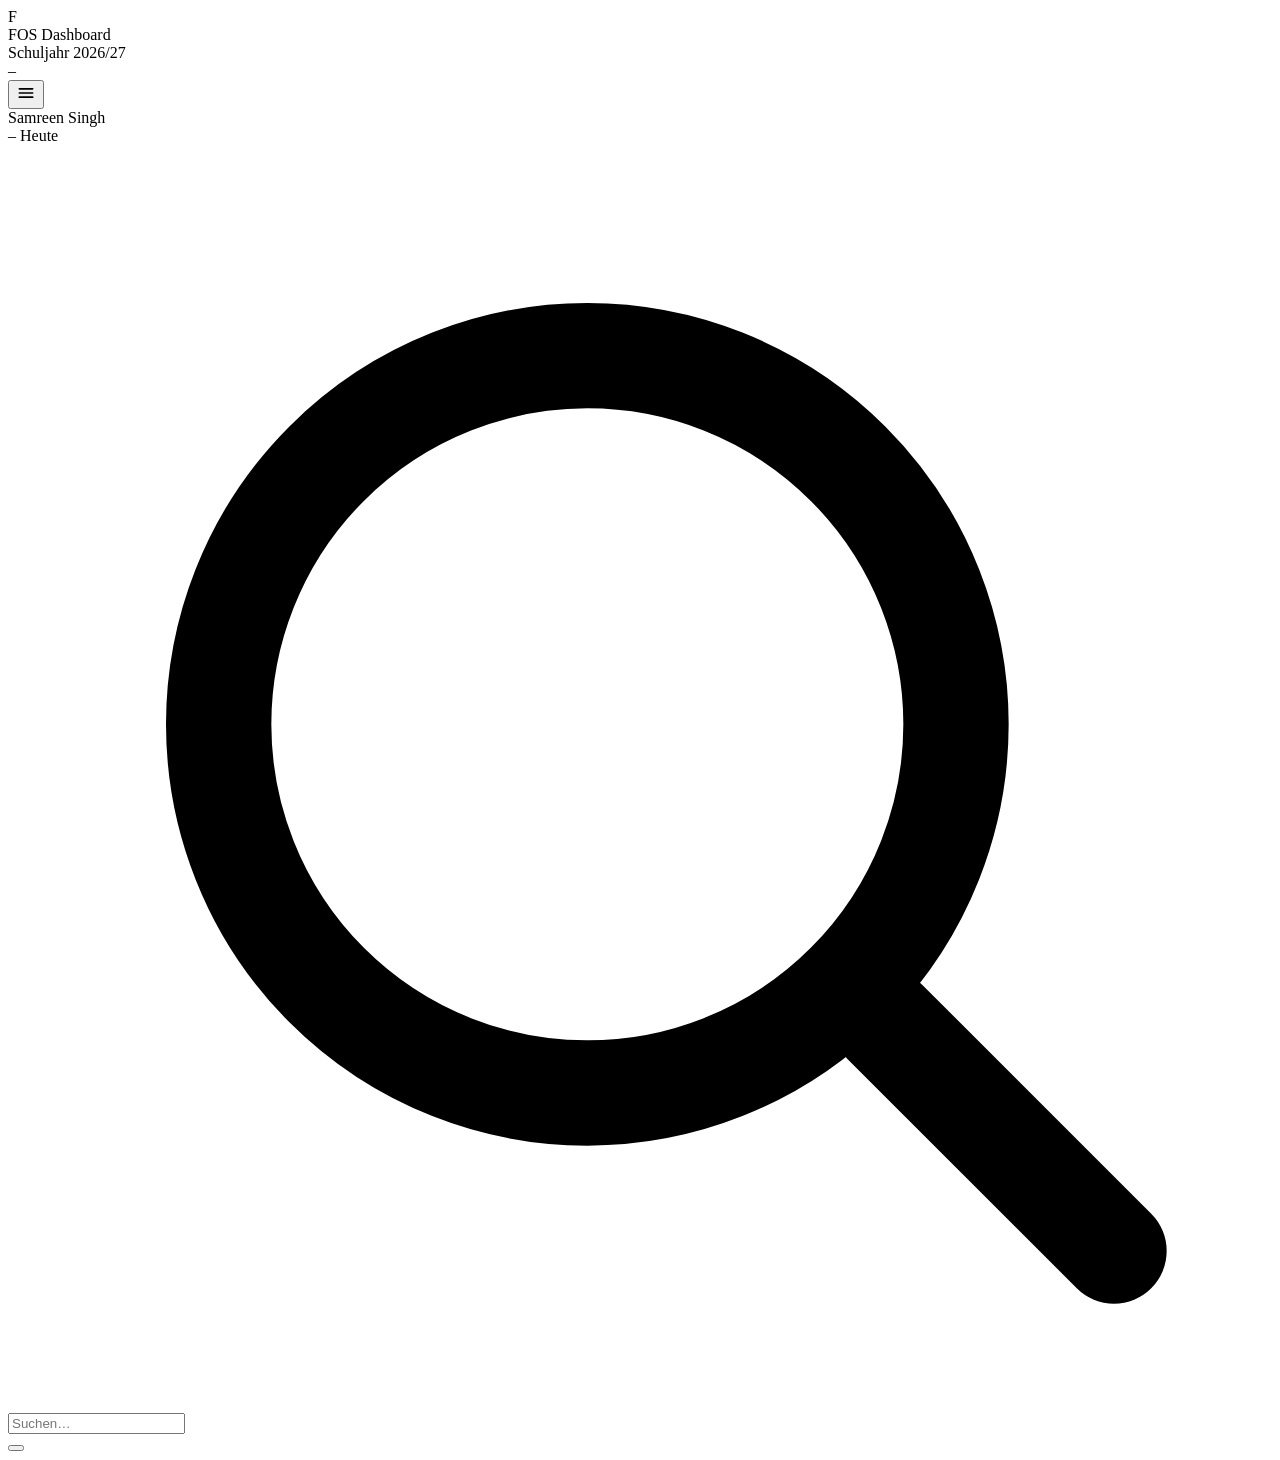
==== index.html @ 427e7e60 "Add initial HTML structure for FOS Dashboard" ====
<!DOCTYPE html>
<html lang="de" data-theme="light">
<head>
  <meta charset="UTF-8">
  <meta name="viewport" content="width=device-width, initial-scale=1, viewport-fit=cover, maximum-scale=5">
  <meta name="theme-color" content="#f5f5f7" media="(prefers-color-scheme: light)">
  <meta name="theme-color" content="#131315" media="(prefers-color-scheme: dark)">
  <meta name="theme-color" content="#f5f5f7"><!-- via JS, folgt dem App-Theme -->
  <meta name="apple-mobile-web-app-capable" content="yes">
  <meta name="apple-mobile-web-app-status-bar-style" content="default">
  <meta name="apple-mobile-web-app-title" content="FOS">
  <title>FOS Dashboard</title>
  <link rel="stylesheet" href="style.css">
</head>
<body>
  <div class="app" id="app">

    <!-- Overlay für mobiles Menü -->
    <div class="overlay" id="overlay"></div>

    <!-- Sidebar -->
    <aside class="sidebar" id="sidebar">
      <div class="brand">
        <div class="brand-mark">F</div>
        <div>
          <div class="brand-name">FOS Dashboard</div>
          <div class="brand-sub">Schuljahr 2026/27</div>
        </div>
      </div>
      <nav class="nav" id="nav"><!-- via JS --></nav>
      <div class="sidebar-foot">
        <div class="storage-mini" id="storageMini">–</div>
      </div>
    </aside>

    <!-- Hauptbereich -->
    <div class="main">
      <header class="topbar">
        <button class="hamburger" id="btnMenu" aria-label="Menü öffnen">
          <svg class="ico" width="20" height="20" viewBox="0 0 24 24" fill="none" stroke="currentColor" stroke-width="2" stroke-linecap="round"><line x1="4" y1="7" x2="20" y2="7"/><line x1="4" y1="12" x2="20" y2="12"/><line x1="4" y1="17" x2="20" y2="17"/></svg>
        </button>
        <div class="head-titles">
          <div class="head-name">Samreen Singh</div>
          <div class="head-date">
            <span id="headDate">–</span>
            <span class="pill-today">Heute</span>
          </div>
        </div>

        <div class="search" id="searchWrap">
          <svg class="s-ico" viewBox="0 0 24 24" fill="none" stroke="currentColor" stroke-width="2" stroke-linecap="round" stroke-linejoin="round"><circle cx="11" cy="11" r="7"/><line x1="21" y1="21" x2="16.65" y2="16.65"/></svg>
          <input type="search" id="searchInput" placeholder="Suchen…" autocomplete="off" aria-label="Globale Suche">
        </div>

        <button class="icon-btn" id="btnTheme" aria-label="Design wechseln"></button>
      </header>

      <main class="view" id="view"><!-- via JS --></main>
    </div>
  </div>

  <div class="toast-wrap" id="toastWrap"></div>

  <script src="app.js"></script>
</body>
</html>
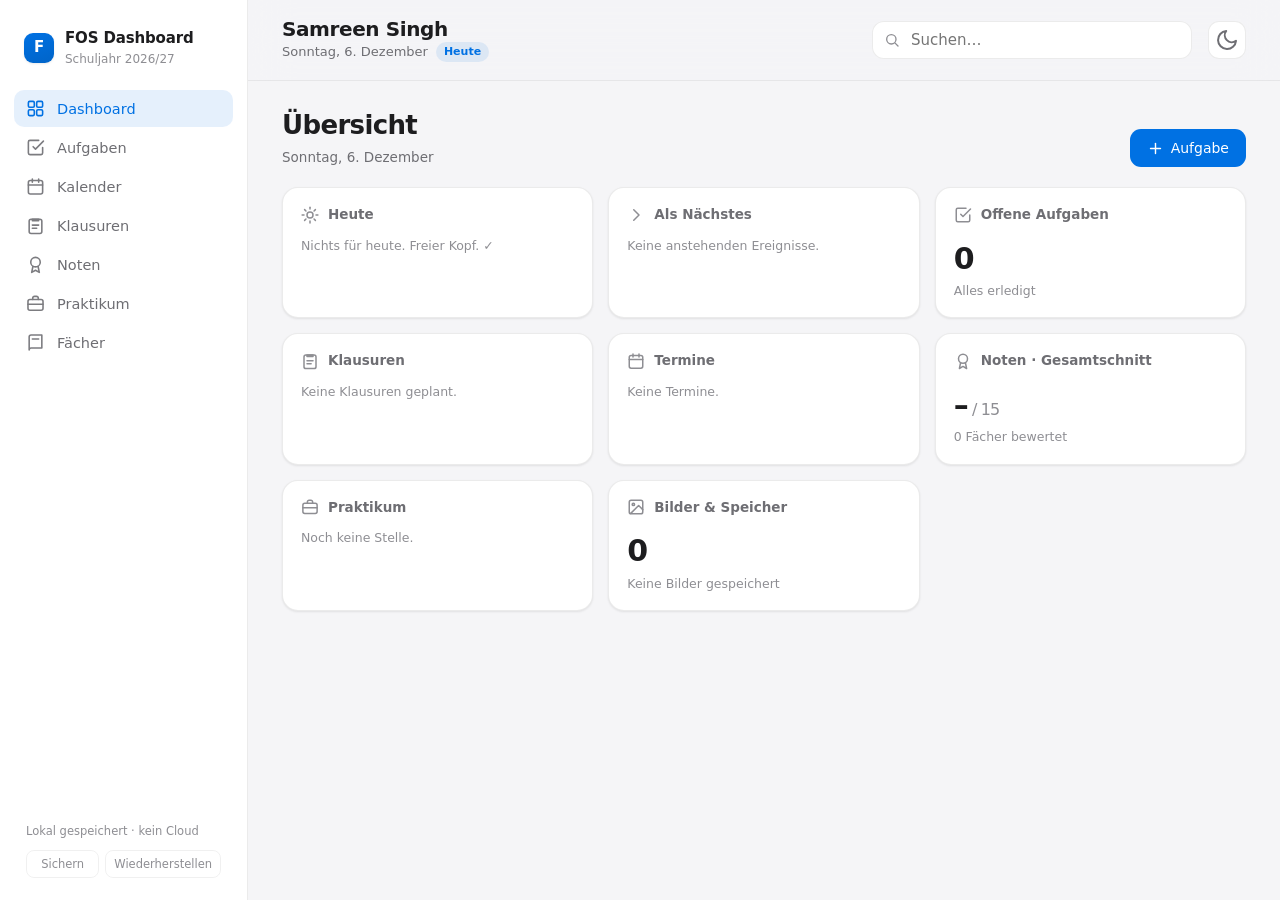
==== commit 7201479a: "Add export and import buttons in sidebar Added buttons for exporting and importing data in the sideb" ====
--- a/index.html
+++ b/index.html
@@ -30,6 +30,10 @@
       <nav class="nav" id="nav"><!-- via JS --></nav>
       <div class="sidebar-foot">
         <div class="storage-mini" id="storageMini">–</div>
+        <div class="foot-actions">
+          <button class="foot-btn" data-act="exportData">Sichern</button>
+          <button class="foot-btn" data-act="importData">Wiederherstellen</button>
+        </div>
       </div>
     </aside>
 
--- a/style.css
+++ b/style.css
@@ -0,0 +1,826 @@
+/* =========================================================================
+   FOS Dashboard – style.css
+   Apple-artige, ruhige Produktivitäts-Optik. Hell + Dark Mode.
+   Eine dezente Akzentfarbe. Rot/Gelb ausschließlich für Fristen.
+   ========================================================================= */
+
+/* ---------- Design Tokens ---------- */
+:root {
+  color-scheme: light;
+
+  --bg:          #f5f5f7;
+  --surface:     #ffffff;
+  --surface-2:   #fbfbfd;
+  --surface-hi:  #ffffff;
+  --border:      rgba(0, 0, 0, 0.08);
+  --border-2:    rgba(0, 0, 0, 0.06);
+  --shadow-sm:   0 1px 2px rgba(0, 0, 0, 0.04), 0 1px 3px rgba(0, 0, 0, 0.05);
+  --shadow-md:   0 4px 16px rgba(0, 0, 0, 0.08), 0 1px 4px rgba(0, 0, 0, 0.04);
+  --shadow-pop:  0 12px 40px rgba(0, 0, 0, 0.16), 0 2px 8px rgba(0, 0, 0, 0.10);
+
+  --text:        #1d1d1f;
+  --text-2:      #6e6e73;
+  --text-3:      #8e8e93;
+
+  --accent:      #0071e3;
+  --accent-press:#0064c8;
+  --accent-soft: rgba(0, 113, 227, 0.10);
+  --accent-line: rgba(0, 113, 227, 0.22);
+
+  /* Fristen – nur hierfür Gelb/Rot */
+  --warn:        #a8720a;
+  --warn-soft:   rgba(214, 152, 12, 0.14);
+  --danger:      #d70015;
+  --danger-soft: rgba(215, 0, 21, 0.10);
+  --ok:          #1c8a3c;
+
+  --radius:      16px;
+  --radius-sm:   11px;
+  --radius-lg:   22px;
+
+  --sidebar-w:   248px;
+
+  --font: -apple-system, BlinkMacSystemFont, "SF Pro Text", "SF Pro Display",
+          "Segoe UI", "Inter", system-ui, Roboto, Helvetica, Arial, sans-serif;
+
+  --ease: cubic-bezier(0.4, 0, 0.2, 1);
+}
+
+:root[data-theme="dark"] {
+  color-scheme: dark;
+
+  --bg:          #131315;
+  --surface:     #1e1e20;
+  --surface-2:   #262628;
+  --surface-hi:  #2a2a2c;
+  --border:      rgba(255, 255, 255, 0.09);
+  --border-2:    rgba(255, 255, 255, 0.06);
+  --shadow-sm:   0 1px 2px rgba(0, 0, 0, 0.4);
+  --shadow-md:   0 4px 18px rgba(0, 0, 0, 0.45);
+  --shadow-pop:  0 16px 48px rgba(0, 0, 0, 0.6);
+
+  --text:        #f5f5f7;
+  --text-2:      #a1a1a6;
+  --text-3:      #8a8a8f;
+
+  --accent:      #0a84ff;
+  --accent-press:#409cff;
+  --accent-soft: rgba(10, 132, 255, 0.16);
+  --accent-line: rgba(10, 132, 255, 0.34);
+
+  --warn:        #e0a83c;
+  --warn-soft:   rgba(224, 168, 60, 0.16);
+  --danger:      #ff453a;
+  --danger-soft: rgba(255, 69, 58, 0.15);
+  --ok:          #34c759;
+}
+
+/* ---------- Reset ---------- */
+*, *::before, *::after { box-sizing: border-box; }
+html, body { height: 100%; }
+body {
+  margin: 0;
+  font-family: var(--font);
+  font-size: 15px;
+  line-height: 1.45;
+  color: var(--text);
+  background: var(--bg);
+  -webkit-font-smoothing: antialiased;
+  text-rendering: optimizeLegibility;
+  overflow-x: hidden;
+}
+button { font-family: inherit; cursor: pointer; }
+input, textarea, select, button { font-family: inherit; font-size: 15px; color: var(--text); }
+h1, h2, h3, h4, p { margin: 0; }
+ul { margin: 0; padding: 0; list-style: none; }
+a { color: var(--accent); text-decoration: none; }
+::selection { background: var(--accent-soft); }
+
+/* ---------- App Shell ---------- */
+.app {
+  display: grid;
+  grid-template-columns: var(--sidebar-w) 1fr;
+  min-height: 100vh;
+  min-height: 100dvh;
+}
+
+/* ---------- Sidebar ---------- */
+.sidebar {
+  position: sticky;
+  top: 0;
+  align-self: start;
+  height: 100vh;
+  height: 100dvh;
+  display: flex;
+  flex-direction: column;
+  gap: 4px;
+  padding: 22px 14px;
+  background: var(--surface);
+  border-right: 1px solid var(--border);
+  z-index: 40;
+}
+.brand {
+  display: flex;
+  align-items: center;
+  gap: 11px;
+  padding: 6px 10px 18px;
+}
+.brand-mark {
+  width: 30px; height: 30px;
+  border-radius: 9px;
+  background: linear-gradient(160deg, var(--accent), var(--accent-press));
+  display: grid; place-items: center;
+  color: #fff; font-weight: 700; font-size: 15px;
+  box-shadow: var(--shadow-sm);
+  flex: none;
+}
+.brand-name { font-weight: 600; letter-spacing: -0.01em; }
+.brand-sub  { font-size: 12px; color: var(--text-3); margin-top: 1px; }
+
+.nav { display: flex; flex-direction: column; gap: 2px; }
+.nav-item {
+  display: flex;
+  align-items: center;
+  gap: 12px;
+  padding: 9px 12px;
+  border: none;
+  background: transparent;
+  border-radius: 10px;
+  color: var(--text-2);
+  font-size: 14.5px;
+  font-weight: 500;
+  width: 100%;
+  text-align: left;
+  transition: background 0.15s var(--ease), color 0.15s var(--ease);
+}
+.nav-item:hover { background: var(--surface-2); color: var(--text); }
+.nav-item.active { background: var(--accent-soft); color: var(--accent); }
+.nav-item .ico { width: 19px; height: 19px; flex: none; opacity: 0.9; }
+.nav-item.active .ico { opacity: 1; }
+.nav-badge {
+  margin-left: auto;
+  font-size: 11px;
+  font-weight: 600;
+  min-width: 18px;
+  height: 18px;
+  padding: 0 5px;
+  border-radius: 9px;
+  display: grid; place-items: center;
+  background: var(--danger-soft);
+  color: var(--danger);
+}
+.sidebar-foot { margin-top: auto; padding: 8px 12px 0; }
+.storage-mini { font-size: 11.5px; color: var(--text-3); }
+
+/* ---------- Main ---------- */
+.main { min-width: 0; display: flex; flex-direction: column; }
+
+.topbar {
+  position: sticky;
+  top: 0;
+  z-index: 30;
+  display: flex;
+  align-items: center;
+  gap: 16px;
+  padding: 18px 34px;
+  padding-top: max(18px, env(safe-area-inset-top));
+  background: color-mix(in srgb, var(--bg) 82%, transparent);
+  backdrop-filter: saturate(1.8) blur(20px);
+  -webkit-backdrop-filter: saturate(1.8) blur(20px);
+  border-bottom: 1px solid var(--border-2);
+}
+.hamburger {
+  display: none;
+  width: 38px; height: 38px;
+  border: 1px solid var(--border);
+  background: var(--surface);
+  border-radius: 10px;
+  color: var(--text);
+  align-items: center; justify-content: center;
+  flex: none;
+}
+.head-titles { display: flex; flex-direction: column; min-width: 0; }
+.head-name { font-size: 20px; font-weight: 700; letter-spacing: -0.02em; line-height: 1.1; }
+.head-date { font-size: 13px; color: var(--text-2); margin-top: 2px; display: flex; align-items: center; gap: 8px; }
+.pill-today {
+  font-size: 11px; font-weight: 600;
+  color: var(--accent);
+  background: var(--accent-soft);
+  padding: 2px 8px; border-radius: 20px;
+}
+
+.search {
+  margin-left: auto;
+  position: relative;
+  width: min(320px, 40vw);
+}
+.search input {
+  width: 100%;
+  height: 38px;
+  padding: 0 14px 0 38px;
+  border-radius: 12px;
+  border: 1px solid var(--border);
+  background: var(--surface);
+  outline: none;
+  transition: border 0.15s var(--ease), box-shadow 0.15s var(--ease);
+}
+.search input:focus { border-color: var(--accent-line); box-shadow: 0 0 0 3px var(--accent-soft); }
+.search .s-ico {
+  position: absolute; left: 12px; top: 50%; transform: translateY(-50%);
+  width: 16px; height: 16px; color: var(--text-3); pointer-events: none;
+}
+.icon-btn {
+  width: 38px; height: 38px;
+  border-radius: 11px;
+  border: 1px solid var(--border);
+  background: var(--surface);
+  color: var(--text-2);
+  display: grid; place-items: center;
+  flex: none;
+  transition: color 0.15s var(--ease), background 0.15s var(--ease);
+}
+.icon-btn:hover { color: var(--text); background: var(--surface-2); }
+
+.view {
+  padding: 26px 34px 60px;
+  padding-bottom: max(60px, env(safe-area-inset-bottom));
+  max-width: 1180px;
+  width: 100%;
+}
+
+/* ---------- Page header ---------- */
+.page-head {
+  display: flex;
+  align-items: flex-end;
+  justify-content: space-between;
+  gap: 16px;
+  margin-bottom: 20px;
+  flex-wrap: wrap;
+}
+.page-title { font-size: 26px; font-weight: 700; letter-spacing: -0.025em; }
+.page-sub { font-size: 13.5px; color: var(--text-2); margin-top: 3px; }
+
+.section-label {
+  font-size: 13px;
+  font-weight: 600;
+  color: var(--text-3);
+  margin: 26px 2px 12px;
+  letter-spacing: -0.01em;
+}
+.section-label:first-child { margin-top: 0; }
+
+/* ---------- Buttons ---------- */
+.btn {
+  display: inline-flex;
+  align-items: center;
+  gap: 7px;
+  height: 38px;
+  padding: 0 16px;
+  border-radius: 11px;
+  border: 1px solid var(--border);
+  background: var(--surface);
+  color: var(--text);
+  font-size: 14px;
+  font-weight: 500;
+  transition: transform 0.08s var(--ease), background 0.15s var(--ease), border 0.15s var(--ease);
+}
+.btn:hover { background: var(--surface-2); }
+.btn:active { transform: scale(0.975); }
+.btn .ico { width: 17px; height: 17px; }
+.btn.primary {
+  background: var(--accent);
+  border-color: transparent;
+  color: #fff;
+}
+.btn.primary:hover { background: var(--accent-press); }
+.btn.danger { color: var(--danger); }
+.btn.danger:hover { background: var(--danger-soft); }
+.btn.ghost { border-color: transparent; background: transparent; color: var(--text-2); }
+.btn.ghost:hover { background: var(--surface-2); color: var(--text); }
+.btn.sm { height: 32px; padding: 0 12px; font-size: 13px; border-radius: 9px; }
+.btn.block { width: 100%; justify-content: center; }
+
+/* ---------- Cards ---------- */
+.grid {
+  display: grid;
+  grid-template-columns: repeat(auto-fill, minmax(232px, 1fr));
+  gap: 15px;
+}
+.card {
+  background: var(--surface);
+  border: 1px solid var(--border);
+  border-radius: var(--radius);
+  padding: 17px 18px;
+  box-shadow: var(--shadow-sm);
+  transition: box-shadow 0.2s var(--ease), transform 0.12s var(--ease), border 0.2s var(--ease);
+}
+.card.interactive { cursor: pointer; }
+.card.interactive:hover { box-shadow: var(--shadow-md); transform: translateY(-1px); border-color: var(--border); }
+.card-head {
+  display: flex; align-items: center; gap: 9px;
+  margin-bottom: 12px;
+}
+.card-head .ico { width: 18px; height: 18px; color: var(--text-3); }
+.card-title { font-size: 13.5px; font-weight: 600; color: var(--text-2); }
+.card-title .n { color: var(--text-3); font-weight: 500; }
+
+.stat { font-size: 30px; font-weight: 700; letter-spacing: -0.03em; }
+.stat-sub { font-size: 12.5px; color: var(--text-3); margin-top: 2px; }
+
+/* Listen in Karten */
+.mini-list { display: flex; flex-direction: column; gap: 2px; margin: -4px -6px; }
+.mini-row {
+  display: flex; align-items: center; gap: 10px;
+  padding: 8px 8px;
+  border-radius: 9px;
+  transition: background 0.12s var(--ease);
+}
+.mini-row.click { cursor: pointer; }
+.mini-row.click:hover { background: var(--surface-2); }
+.mini-dot { width: 8px; height: 8px; border-radius: 50%; background: var(--text-3); flex: none; }
+.mini-dot.ok { background: var(--ok); }
+.mini-dot.accent { background: var(--accent); }
+.mini-main { min-width: 0; flex: 1; }
+.mini-t { font-size: 13.5px; font-weight: 500; white-space: nowrap; overflow: hidden; text-overflow: ellipsis; }
+.mini-t.done { text-decoration: line-through; color: var(--text-3); }
+.mini-meta { font-size: 12px; color: var(--text-3); white-space: nowrap; overflow: hidden; text-overflow: ellipsis; }
+.mini-side { font-size: 12px; font-weight: 600; color: var(--text-2); flex: none; }
+
+/* Fristen-Chips */
+.due {
+  font-size: 11.5px; font-weight: 600;
+  padding: 2px 8px; border-radius: 20px;
+  background: var(--surface-2); color: var(--text-2);
+  white-space: nowrap;
+}
+.due.warn { background: var(--warn-soft); color: var(--warn); }
+.due.danger { background: var(--danger-soft); color: var(--danger); }
+.due.over { background: var(--danger-soft); color: var(--danger); }
+
+.tag {
+  font-size: 11.5px; font-weight: 500;
+  padding: 2px 9px; border-radius: 20px;
+  background: var(--surface-2); color: var(--text-2);
+}
+.tag.accent { background: var(--accent-soft); color: var(--accent); }
+
+/* ---------- Aufgaben-/Listen-Zeilen (volle Breite) ---------- */
+.rows { display: flex; flex-direction: column; gap: 9px; }
+.row {
+  display: flex; align-items: center; gap: 14px;
+  background: var(--surface);
+  border: 1px solid var(--border);
+  border-radius: 13px;
+  padding: 13px 15px;
+  box-shadow: var(--shadow-sm);
+  transition: box-shadow 0.18s var(--ease), border 0.18s var(--ease);
+}
+.row:hover { box-shadow: var(--shadow-md); }
+.row.overdue { border-color: var(--danger-soft); }
+.check {
+  width: 22px; height: 22px; flex: none;
+  border-radius: 50%;
+  border: 1.8px solid var(--border);
+  background: transparent;
+  display: grid; place-items: center;
+  color: transparent;
+  transition: all 0.15s var(--ease);
+}
+.check:hover { border-color: var(--accent); }
+.check.on { background: var(--accent); border-color: var(--accent); color: #fff; }
+.check .ico { width: 13px; height: 13px; }
+.row-main { flex: 1; min-width: 0; }
+.row-title { font-size: 15px; font-weight: 500; white-space: nowrap; overflow: hidden; text-overflow: ellipsis; }
+.row-title.done { text-decoration: line-through; color: var(--text-3); }
+.row-meta { font-size: 12.5px; color: var(--text-3); margin-top: 2px; display: flex; align-items: center; gap: 8px; flex-wrap: wrap; }
+.row-end { display: flex; align-items: center; gap: 8px; flex: none; }
+.thumb-count {
+  display: inline-flex; align-items: center; gap: 4px;
+  font-size: 12px; color: var(--text-3);
+}
+.thumb-count .ico { width: 14px; height: 14px; }
+
+/* ---------- Empty ---------- */
+.empty {
+  text-align: center;
+  padding: 44px 20px;
+  color: var(--text-3);
+}
+.empty .ico { width: 30px; height: 30px; margin-bottom: 10px; opacity: 0.5; }
+.empty p { font-size: 14px; }
+.empty .sub { font-size: 13px; color: var(--text-3); margin-top: 4px; }
+
+/* ---------- Kalender ---------- */
+.cal-day { margin-bottom: 22px; }
+.cal-day-head {
+  display: flex; align-items: baseline; gap: 10px;
+  margin-bottom: 10px;
+  padding-bottom: 8px;
+  border-bottom: 1px solid var(--border-2);
+}
+.cal-day-name { font-size: 15px; font-weight: 600; }
+.cal-day-date { font-size: 12.5px; color: var(--text-3); }
+.cal-day.is-today .cal-day-name { color: var(--accent); }
+.cal-event {
+  display: flex; align-items: center; gap: 12px;
+  padding: 10px 4px;
+}
+.cal-time { font-size: 12.5px; color: var(--text-3); width: 46px; flex: none; font-variant-numeric: tabular-nums; }
+.cal-bar { width: 3px; align-self: stretch; border-radius: 3px; background: var(--accent); flex: none; }
+.cal-bar.task { background: var(--text-3); }
+.cal-bar.exam { background: var(--danger); }
+.cal-bar.intern { background: var(--ok); }
+.cal-ev-main { min-width: 0; flex: 1; }
+.cal-ev-title { font-size: 14px; font-weight: 500; }
+.cal-ev-sub { font-size: 12px; color: var(--text-3); }
+
+/* ---------- Noten ---------- */
+.grade-subject {
+  background: var(--surface);
+  border: 1px solid var(--border);
+  border-radius: var(--radius);
+  padding: 16px 18px;
+  box-shadow: var(--shadow-sm);
+  margin-bottom: 14px;
+}
+.grade-subject-head { display: flex; align-items: center; gap: 12px; margin-bottom: 12px; }
+.grade-avg-badge {
+  margin-left: auto;
+  font-size: 17px; font-weight: 700;
+  padding: 3px 12px; border-radius: 11px;
+  background: var(--accent-soft); color: var(--accent);
+  font-variant-numeric: tabular-nums;
+}
+.grade-chips { display: flex; flex-wrap: wrap; gap: 8px; }
+.grade-chip {
+  display: inline-flex; align-items: center; gap: 8px;
+  padding: 6px 10px 6px 12px;
+  border-radius: 11px;
+  background: var(--surface-2);
+  border: 1px solid var(--border-2);
+  font-size: 13.5px;
+}
+.grade-chip b { font-variant-numeric: tabular-nums; }
+.grade-chip .x { color: var(--text-3); line-height: 1; padding: 2px; border-radius: 6px; }
+.grade-chip .x:hover { color: var(--danger); background: var(--danger-soft); }
+.grade-chip .lbl { color: var(--text-3); font-size: 12px; }
+
+.overall-card {
+  background: linear-gradient(150deg, var(--accent), var(--accent-press));
+  color: #fff;
+  border-radius: var(--radius);
+  padding: 20px 22px;
+  box-shadow: var(--shadow-md);
+  margin-bottom: 20px;
+  display: flex; align-items: center; gap: 18px;
+}
+.overall-card .big { font-size: 40px; font-weight: 700; letter-spacing: -0.03em; font-variant-numeric: tabular-nums; }
+.overall-card .lbl { font-size: 13px; opacity: 0.9; }
+.overall-card .lbl b { display: block; font-size: 15px; opacity: 1; font-weight: 600; margin-bottom: 2px; }
+
+/* Punkte-Skala Farbe (dezent) */
+.pts { font-variant-numeric: tabular-nums; font-weight: 600; }
+
+/* ---------- Bilder ---------- */
+.img-grid {
+  display: grid;
+  grid-template-columns: repeat(auto-fill, minmax(96px, 1fr));
+  gap: 8px;
+}
+.img-cell {
+  position: relative;
+  aspect-ratio: 1;
+  border-radius: 11px;
+  overflow: hidden;
+  background: var(--surface-2);
+  border: 1px solid var(--border-2);
+  cursor: pointer;
+}
+.img-cell img { width: 100%; height: 100%; object-fit: cover; display: block; }
+.img-cell .rm {
+  position: absolute; top: 5px; right: 5px;
+  width: 22px; height: 22px;
+  border-radius: 50%;
+  background: rgba(0,0,0,0.55);
+  color: #fff; border: none;
+  display: grid; place-items: center;
+  backdrop-filter: blur(4px);
+}
+.img-cell .rm .ico { width: 13px; height: 13px; }
+
+.uploader {
+  border: 1.5px dashed var(--border);
+  border-radius: 13px;
+  padding: 18px;
+  text-align: center;
+  color: var(--text-3);
+  font-size: 13.5px;
+  transition: border 0.15s var(--ease), background 0.15s var(--ease);
+  cursor: pointer;
+}
+.uploader:hover { border-color: var(--accent-line); background: var(--accent-soft); color: var(--accent); }
+.uploader .ico { width: 22px; height: 22px; margin-bottom: 6px; }
+
+/* ---------- Modal ---------- */
+.modal-backdrop {
+  position: fixed; inset: 0;
+  background: rgba(0, 0, 0, 0.34);
+  backdrop-filter: blur(2px);
+  display: flex; align-items: flex-end; justify-content: center;
+  z-index: 100;
+  opacity: 0;
+  transition: opacity 0.2s var(--ease);
+}
+.modal-backdrop.in { opacity: 1; }
+.modal {
+  background: var(--surface);
+  width: 100%;
+  max-width: 540px;
+  max-height: 92vh;
+  border-radius: 22px 22px 0 0;
+  box-shadow: var(--shadow-pop);
+  display: flex; flex-direction: column;
+  transform: translateY(24px);
+  transition: transform 0.24s var(--ease);
+  overflow: hidden;
+}
+.modal.wide { max-width: 760px; }
+.modal-backdrop.in .modal { transform: translateY(0); }
+.modal-head {
+  display: flex; align-items: center; gap: 12px;
+  padding: 18px 20px;
+  border-bottom: 1px solid var(--border-2);
+  flex: none;
+}
+.modal-head h3 { font-size: 17px; font-weight: 600; letter-spacing: -0.01em; }
+.modal-head .close { margin-left: auto; }
+.modal-body { padding: 18px 20px; overflow-y: auto; -webkit-overflow-scrolling: touch; }
+.modal-foot {
+  display: flex; gap: 10px; justify-content: flex-end;
+  padding: 14px 20px;
+  padding-bottom: max(14px, env(safe-area-inset-bottom));
+  border-top: 1px solid var(--border-2);
+  flex: none;
+  background: var(--surface);
+}
+
+/* ---------- Formularfelder ---------- */
+.field { margin-bottom: 15px; }
+.field:last-child { margin-bottom: 0; }
+.field label {
+  display: block;
+  font-size: 12.5px;
+  font-weight: 600;
+  color: var(--text-2);
+  margin-bottom: 6px;
+}
+.field .hint { font-weight: 400; color: var(--text-3); }
+.input, .textarea, .select {
+  width: 100%;
+  padding: 10px 13px;
+  border-radius: 11px;
+  border: 1px solid var(--border);
+  background: var(--surface-2);
+  outline: none;
+  transition: border 0.15s var(--ease), box-shadow 0.15s var(--ease);
+  -webkit-appearance: none;
+  appearance: none;
+}
+.input:focus, .textarea:focus, .select:focus {
+  border-color: var(--accent-line);
+  box-shadow: 0 0 0 3px var(--accent-soft);
+  background: var(--surface);
+}
+.textarea { resize: vertical; min-height: 74px; line-height: 1.5; }
+.select {
+  background-image: url("data:image/svg+xml,%3Csvg xmlns='http://www.w3.org/2000/svg' width='12' height='12' viewBox='0 0 24 24' fill='none' stroke='%238e8e93' stroke-width='2.5' stroke-linecap='round' stroke-linejoin='round'%3E%3Cpolyline points='6 9 12 15 18 9'/%3E%3C/svg%3E");
+  background-repeat: no-repeat;
+  background-position: right 13px center;
+  padding-right: 34px;
+}
+.row2 { display: grid; grid-template-columns: 1fr 1fr; gap: 12px; }
+
+/* Punkte-Auswahl 0–15 */
+.pts-picker { display: flex; flex-wrap: wrap; gap: 6px; }
+.pts-btn {
+  width: 38px; height: 38px;
+  border-radius: 10px;
+  border: 1px solid var(--border);
+  background: var(--surface-2);
+  font-weight: 600; font-size: 14px;
+  color: var(--text-2);
+  font-variant-numeric: tabular-nums;
+  transition: all 0.12s var(--ease);
+}
+.pts-btn:hover { border-color: var(--accent-line); color: var(--text); }
+.pts-btn.on { background: var(--accent); border-color: var(--accent); color: #fff; }
+
+/* ---------- Toast ---------- */
+.toast-wrap {
+  position: fixed; left: 0; right: 0;
+  bottom: max(20px, env(safe-area-inset-bottom));
+  display: flex; flex-direction: column; align-items: center; gap: 8px;
+  z-index: 200; pointer-events: none;
+}
+.toast {
+  background: var(--text);
+  color: var(--bg);
+  padding: 11px 18px;
+  border-radius: 13px;
+  font-size: 13.5px; font-weight: 500;
+  box-shadow: var(--shadow-pop);
+  opacity: 0; transform: translateY(10px);
+  transition: opacity 0.2s var(--ease), transform 0.2s var(--ease);
+}
+.toast.in { opacity: 1; transform: translateY(0); }
+
+/* ---------- Lightbox ---------- */
+.lightbox {
+  position: fixed; inset: 0;
+  background: rgba(0,0,0,0.9);
+  display: flex; align-items: center; justify-content: center;
+  z-index: 150; padding: 20px;
+  opacity: 0; transition: opacity 0.2s var(--ease);
+}
+.lightbox.in { opacity: 1; }
+.lightbox img { max-width: 100%; max-height: 100%; border-radius: 12px; }
+.lightbox .lb-close {
+  position: absolute; top: max(16px, env(safe-area-inset-top)); right: 16px;
+  width: 40px; height: 40px; border-radius: 50%;
+  background: rgba(255,255,255,0.16); color: #fff; border: none;
+  display: grid; place-items: center; backdrop-filter: blur(6px);
+}
+
+/* ---------- Suche-Ergebnisse ---------- */
+.search-panel {
+  position: absolute; top: 46px; right: 0;
+  width: min(420px, 84vw);
+  max-height: 60vh; overflow-y: auto;
+  background: var(--surface);
+  border: 1px solid var(--border);
+  border-radius: 15px;
+  box-shadow: var(--shadow-pop);
+  padding: 6px;
+  z-index: 60;
+}
+.search-group-label { font-size: 11px; font-weight: 600; color: var(--text-3); padding: 8px 10px 4px; }
+.search-res {
+  display: flex; align-items: center; gap: 11px;
+  padding: 9px 10px; border-radius: 10px; width: 100%;
+  border: none; background: transparent; text-align: left;
+  transition: background 0.12s var(--ease);
+}
+.search-res:hover { background: var(--surface-2); }
+.search-res .ico { width: 16px; height: 16px; color: var(--text-3); flex: none; }
+.search-res .r-t { font-size: 14px; font-weight: 500; }
+.search-res .r-m { font-size: 12px; color: var(--text-3); }
+.search-empty { padding: 20px; text-align: center; color: var(--text-3); font-size: 13px; }
+
+/* =========================================================================
+   V2 · Datennetzwerk & Praktikum-Hierarchie
+   ========================================================================= */
+
+/* Backup-Aktionen in der Sidebar */
+.foot-actions { display: flex; gap: 6px; margin-top: 10px; }
+.foot-btn {
+  flex: 1;
+  font-size: 11.5px; font-weight: 500;
+  color: var(--text-3);
+  background: transparent;
+  border: 1px solid var(--border-2);
+  border-radius: 8px;
+  padding: 6px 8px;
+  transition: background 0.15s var(--ease), color 0.15s var(--ease), border 0.15s var(--ease);
+}
+.foot-btn:hover { background: var(--surface-2); color: var(--text-2); border-color: var(--border); }
+
+/* Verknüpfungs-Hinweis (z. B. Note gehört zu Klausur) */
+.link-note {
+  display: flex; align-items: flex-start; gap: 10px;
+  background: var(--accent-soft);
+  border: 1px solid var(--accent-line);
+  border-radius: 12px;
+  padding: 11px 13px;
+  margin-bottom: 16px;
+  font-size: 12.5px; line-height: 1.45;
+  color: var(--text-2);
+}
+.link-note .ico { width: 17px; height: 17px; color: var(--accent); flex: none; margin-top: 1px; }
+
+/* kleiner Text-Button in Formular-Labels (z. B. „zurücksetzen“) */
+.hint-btn {
+  float: right;
+  font-size: 11.5px; font-weight: 500;
+  color: var(--accent);
+  background: transparent; border: none; padding: 0; cursor: pointer;
+}
+.hint-btn:hover { text-decoration: underline; }
+
+/* neutraler Status-Tag (z. B. „nicht bewertet“) – kein Rot/Gelb */
+.tag-muted {
+  font-size: 11.5px; font-weight: 500;
+  color: var(--text-3);
+  background: var(--surface-2);
+  border: 1px solid var(--border-2);
+  padding: 3px 9px; border-radius: 20px;
+  white-space: nowrap;
+}
+
+/* Logo in der Stellen-Karte */
+.site-logo {
+  width: 26px; height: 26px; border-radius: 7px; overflow: hidden;
+  flex: none; box-shadow: var(--shadow-sm);
+}
+.site-logo img { width: 100%; height: 100%; object-fit: cover; display: block; }
+
+/* Zurück-Button (Chevron nach links gedreht) */
+.back-btn { width: 36px; padding: 0; justify-content: center; flex: none; }
+.back-btn .ico { transform: rotate(180deg); width: 18px; height: 18px; }
+
+/* Detailkopf einer Praktikumsstelle */
+.site-detail {
+  background: var(--surface);
+  border: 1px solid var(--border);
+  border-radius: var(--radius);
+  box-shadow: var(--shadow-sm);
+  padding: 16px 18px;
+  margin-bottom: 4px;
+  display: flex; flex-direction: column; gap: 12px;
+}
+.site-detail-logo {
+  width: 100%; max-width: 168px;
+  border-radius: 12px; overflow: hidden;
+  box-shadow: var(--shadow-sm);
+}
+.site-detail-logo img { width: 100%; display: block; cursor: zoom-in; }
+.site-meta { display: flex; flex-direction: column; gap: 9px; }
+.site-meta-row {
+  display: flex; align-items: flex-start; gap: 10px;
+  font-size: 13.5px; color: var(--text-2); line-height: 1.45;
+}
+.site-meta-row .ico { width: 16px; height: 16px; color: var(--text-3); flex: none; margin-top: 2px; }
+.site-meta-row a { color: var(--accent); text-decoration: none; }
+.site-meta-row a:hover { text-decoration: underline; }
+.site-meta-row.note {
+  color: var(--text-3); font-size: 13px;
+  padding-left: 26px; white-space: pre-wrap;
+}
+.site-detail .btn { align-self: flex-start; }
+
+/* Praktikumstag-Karte (nutzt .grade-subject als Basis) */
+.day-card { cursor: pointer; transition: box-shadow 0.18s var(--ease), border 0.18s var(--ease); }
+.day-card:hover { box-shadow: var(--shadow-md); border-color: var(--border); }
+
+/* ---------- Responsive: Smartphone ---------- */
+.overlay {
+  display: none;
+  position: fixed; inset: 0;
+  background: rgba(0,0,0,0.3);
+  z-index: 39; opacity: 0;
+  transition: opacity 0.2s var(--ease);
+}
+
+@media (max-width: 860px) {
+  .app { grid-template-columns: 1fr; }
+  .sidebar {
+    position: fixed; left: 0; top: 0;
+    width: min(280px, 82vw);
+    transform: translateX(-100%);
+    transition: transform 0.26s var(--ease);
+    box-shadow: var(--shadow-pop);
+    padding-top: max(22px, env(safe-area-inset-top));
+  }
+  .app.menu-open .sidebar { transform: translateX(0); }
+  .app.menu-open .overlay { display: block; opacity: 1; }
+  .hamburger { display: flex; }
+  .topbar { padding: 14px 16px; padding-top: max(14px, env(safe-area-inset-top)); gap: 12px; }
+  .head-name { font-size: 17px; }
+  .head-date { font-size: 12px; }
+  .search { width: auto; margin-left: auto; }
+  .search.collapsed input { width: 40px; padding-left: 40px; cursor: pointer; }
+  .view { padding: 20px 16px 60px; }
+  .grid { grid-template-columns: 1fr; gap: 12px; }
+  .page-title { font-size: 22px; }
+  .modal { border-radius: 20px 20px 0 0; }
+  .row2 { grid-template-columns: 1fr; }
+  .search-panel { right: -60px; width: min(360px, 90vw); }
+}
+
+@media (min-width: 861px) {
+  .modal-backdrop { align-items: center; }
+  .modal { border-radius: 22px; margin: 20px; }
+}
+
+/* Feinschliff sehr breite Screens */
+@media (min-width: 1400px) {
+  .view { max-width: 1240px; }
+}
+
+/* Bewegungsreduktion respektieren */
+@media (prefers-reduced-motion: reduce) {
+  *, *::before, *::after { transition-duration: 0.01ms !important; animation-duration: 0.01ms !important; }
+}
+
+/* Fokus sichtbar (Tastatur) */
+:focus-visible { outline: 2px solid var(--accent); outline-offset: 2px; }
+.nav-item:focus-visible, .btn:focus-visible, .icon-btn:focus-visible { outline-offset: 1px; }
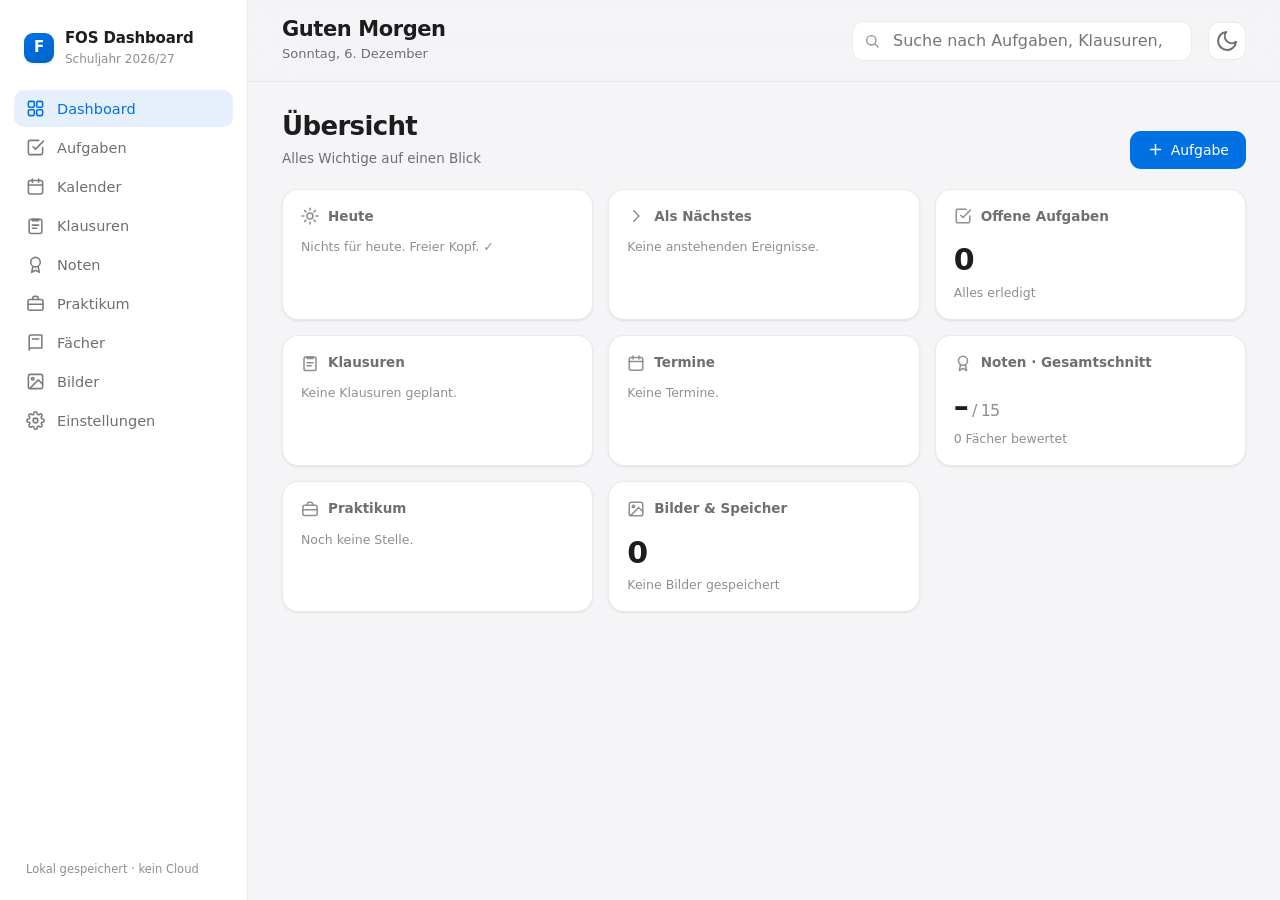
==== commit e203cbed: "Refactor index.html to improve layout and content Removed unused buttons and updated greeting and se" ====
--- a/index.html
+++ b/index.html
@@ -30,33 +30,28 @@
       <nav class="nav" id="nav"><!-- via JS --></nav>
       <div class="sidebar-foot">
         <div class="storage-mini" id="storageMini">–</div>
-        <div class="foot-actions">
-          <button class="foot-btn" data-act="exportData">Sichern</button>
-          <button class="foot-btn" data-act="importData">Wiederherstellen</button>
-        </div>
       </div>
     </aside>
 
     <!-- Hauptbereich -->
     <div class="main">
       <header class="topbar">
-        <button class="hamburger" id="btnMenu" aria-label="Menü öffnen">
-          <svg class="ico" width="20" height="20" viewBox="0 0 24 24" fill="none" stroke="currentColor" stroke-width="2" stroke-linecap="round"><line x1="4" y1="7" x2="20" y2="7"/><line x1="4" y1="12" x2="20" y2="12"/><line x1="4" y1="17" x2="20" y2="17"/></svg>
-        </button>
         <div class="head-titles">
-          <div class="head-name">Samreen Singh</div>
-          <div class="head-date">
-            <span id="headDate">–</span>
-            <span class="pill-today">Heute</span>
-          </div>
+          <div class="head-greeting" id="headGreeting"><span class="greet-word">Guten Tag</span></div>
+          <div class="head-date"><span id="headDate">–</span></div>
         </div>
 
         <div class="search" id="searchWrap">
           <svg class="s-ico" viewBox="0 0 24 24" fill="none" stroke="currentColor" stroke-width="2" stroke-linecap="round" stroke-linejoin="round"><circle cx="11" cy="11" r="7"/><line x1="21" y1="21" x2="16.65" y2="16.65"/></svg>
-          <input type="search" id="searchInput" placeholder="Suchen…" autocomplete="off" aria-label="Globale Suche">
+          <input type="search" id="searchInput" placeholder="Suche nach Aufgaben, Klausuren, Fächern …" autocomplete="off" aria-label="Globale Suche">
         </div>
 
-        <button class="icon-btn" id="btnTheme" aria-label="Design wechseln"></button>
+        <div class="head-actions">
+          <button class="icon-btn" id="btnTheme" aria-label="Design wechseln"></button>
+          <button class="hamburger" id="btnMenu" aria-label="Menü öffnen">
+            <svg class="ico" width="20" height="20" viewBox="0 0 24 24" fill="none" stroke="currentColor" stroke-width="2" stroke-linecap="round"><line x1="4" y1="7" x2="20" y2="7"/><line x1="4" y1="12" x2="20" y2="12"/><line x1="4" y1="17" x2="20" y2="17"/></svg>
+          </button>
+        </div>
       </header>
 
       <main class="view" id="view"><!-- via JS --></main>
--- a/style.css
+++ b/style.css
@@ -199,28 +199,27 @@
   align-items: center; justify-content: center;
   flex: none;
 }
-.head-titles { display: flex; flex-direction: column; min-width: 0; }
-.head-name { font-size: 20px; font-weight: 700; letter-spacing: -0.02em; line-height: 1.1; }
-.head-date { font-size: 13px; color: var(--text-2); margin-top: 2px; display: flex; align-items: center; gap: 8px; }
-.pill-today {
-  font-size: 11px; font-weight: 600;
-  color: var(--accent);
-  background: var(--accent-soft);
-  padding: 2px 8px; border-radius: 20px;
-}
+.head-titles { display: flex; flex-direction: column; min-width: 0; margin-right: auto; }
+.head-greeting { font-size: 21px; font-weight: 700; letter-spacing: -0.02em; line-height: 1.12; }
+.head-greeting .greet-name { color: var(--accent); }
+.head-date { font-size: 13px; color: var(--text-2); margin-top: 3px; }
+.head-actions { display: flex; align-items: center; gap: 10px; flex: none; }
 
 .search {
-  margin-left: auto;
   position: relative;
-  width: min(320px, 40vw);
+  width: min(340px, 32vw);
+  flex: none;
 }
 .search input {
   width: 100%;
-  height: 38px;
-  padding: 0 14px 0 38px;
+  height: 40px;
+  padding: 0 14px 0 40px;
   border-radius: 12px;
   border: 1px solid var(--border);
   background: var(--surface);
+  color: var(--text);
+  font-family: var(--font);
+  font-size: 16px; /* ≥16px gegen iOS-Zoom */
   outline: none;
   transition: border 0.15s var(--ease), box-shadow 0.15s var(--ease);
 }
@@ -577,10 +576,13 @@
 .field .hint { font-weight: 400; color: var(--text-3); }
 .input, .textarea, .select {
   width: 100%;
-  padding: 10px 13px;
+  padding: 11px 13px;
   border-radius: 11px;
   border: 1px solid var(--border);
   background: var(--surface-2);
+  color: var(--text);
+  font-family: var(--font);
+  font-size: 16px; /* ≥16px verhindert Auto-Zoom in iOS Safari */
   outline: none;
   transition: border 0.15s var(--ease), box-shadow 0.15s var(--ease);
   -webkit-appearance: none;
@@ -771,6 +773,147 @@
 .day-card { cursor: pointer; transition: box-shadow 0.18s var(--ease), border 0.18s var(--ease); }
 .day-card:hover { box-shadow: var(--shadow-md); border-color: var(--border); }
 
+/* =========================================================================
+   V3 · Design, UX & Polish
+   ========================================================================= */
+
+/* Touch-Feinschliff */
+* { -webkit-tap-highlight-color: transparent; }
+button, a, [data-act], .nav-item, .card.interactive, .row, .day-row, .site-card, .mini-row.click, .cal-event, .seg-btn {
+  touch-action: manipulation;
+}
+.card.interactive:active { transform: scale(0.99); }
+.nav-item:active { transform: scale(0.98); }
+.row:active, .day-row:active, .site-card:active, .mini-row.click:active, .cal-event:active { background: var(--surface-2); }
+
+/* Seitenübergang – dezenter Fade + minimaler Slide */
+@keyframes viewIn {
+  from { opacity: 0; transform: translateY(8px); }
+  to   { opacity: 1; transform: none; }
+}
+.view-anim { animation: viewIn 0.24s var(--ease); }
+
+/* Praktikum – Stellen-Liste (horizontale Karten) */
+.site-list { display: flex; flex-direction: column; gap: 10px; }
+.site-card {
+  display: flex; align-items: center; gap: 14px;
+  background: var(--surface);
+  border: 1px solid var(--border);
+  border-radius: var(--radius);
+  padding: 12px 14px;
+  box-shadow: var(--shadow-sm);
+  cursor: pointer;
+  transition: box-shadow 0.18s var(--ease), transform 0.12s var(--ease), border 0.18s var(--ease);
+}
+.site-card:hover { box-shadow: var(--shadow-md); transform: translateY(-1px); }
+.site-card-thumb {
+  width: 58px; height: 58px; border-radius: 12px; flex: none;
+  overflow: hidden; background: var(--surface-2);
+  display: grid; place-items: center; color: var(--text-3);
+}
+.site-card-thumb img { width: 100%; height: 100%; object-fit: cover; }
+.site-card-thumb .ico { width: 24px; height: 24px; }
+.site-card-main { flex: 1; min-width: 0; }
+.site-card-name { font-size: 16px; font-weight: 600; letter-spacing: -0.01em; white-space: nowrap; overflow: hidden; text-overflow: ellipsis; }
+.site-card-kind { font-size: 13px; color: var(--text-2); margin-top: 1px; }
+.site-card-meta { display: flex; flex-wrap: wrap; gap: 12px; margin-top: 6px; font-size: 12.5px; color: var(--text-3); }
+.day-chev { color: var(--text-3); flex: none; display: grid; place-items: center; }
+.day-chev .ico { width: 18px; height: 18px; }
+
+/* Praktikum – Detailkopf mit Hero-Bild */
+.detail-head { justify-content: space-between; }
+.site-hero {
+  position: relative;
+  width: 100%; height: 220px;
+  border-radius: var(--radius);
+  overflow: hidden;
+  margin-bottom: 14px;
+  box-shadow: var(--shadow-sm);
+  background: var(--surface-2);
+  cursor: zoom-in;
+}
+.site-hero img { width: 100%; height: 100%; object-fit: cover; display: block; }
+.site-hero-cap {
+  position: absolute; left: 0; right: 0; bottom: 0;
+  padding: 34px 18px 16px;
+  background: linear-gradient(to top, rgba(0,0,0,0.68), rgba(0,0,0,0));
+  color: #fff;
+}
+.site-hero-cap h2 { font-size: 23px; font-weight: 700; letter-spacing: -0.02em; }
+.site-hero-cap span { font-size: 13.5px; opacity: 0.92; }
+.site-headline { margin-bottom: 14px; }
+.site-headline h2 { font-size: 25px; font-weight: 700; letter-spacing: -0.025em; }
+.site-kind { font-size: 14px; color: var(--text-2); margin-top: 3px; }
+
+/* Praktikumstage – kompakte Zeilen mit Datums-Badge */
+.day-list { display: flex; flex-direction: column; gap: 8px; }
+.day-row {
+  display: flex; align-items: center; gap: 14px;
+  background: var(--surface);
+  border: 1px solid var(--border);
+  border-radius: 14px;
+  padding: 11px 14px;
+  box-shadow: var(--shadow-sm);
+  cursor: pointer;
+  transition: box-shadow 0.18s var(--ease), border 0.18s var(--ease);
+}
+.day-row:hover { box-shadow: var(--shadow-md); }
+.day-date {
+  width: 46px; flex: none;
+  display: flex; flex-direction: column; align-items: center;
+  padding: 6px 0; border-radius: 10px;
+  background: var(--accent-soft); color: var(--accent);
+}
+.day-date .dd { font-size: 18px; font-weight: 700; line-height: 1; font-variant-numeric: tabular-nums; }
+.day-date .dm { font-size: 10.5px; font-weight: 600; text-transform: uppercase; letter-spacing: 0.03em; margin-top: 2px; }
+.day-main { flex: 1; min-width: 0; }
+.day-title { font-size: 15px; font-weight: 500; }
+.day-status { font-size: 12.5px; color: var(--text-2); margin-top: 2px; }
+.day-status.muted { color: var(--text-3); font-style: italic; }
+
+/* Einstellungen */
+.settings-list { display: flex; flex-direction: column; gap: 12px; max-width: 560px; }
+.settings-card {
+  background: var(--surface);
+  border: 1px solid var(--border);
+  border-radius: var(--radius);
+  padding: 16px 18px;
+  box-shadow: var(--shadow-sm);
+}
+.settings-label {
+  display: flex; align-items: center; gap: 8px;
+  font-size: 14.5px; font-weight: 600; letter-spacing: -0.01em;
+}
+.settings-label .ico { width: 17px; height: 17px; color: var(--text-3); }
+.settings-hint { font-size: 12.5px; color: var(--text-3); margin: 6px 0 12px; line-height: 1.45; }
+.settings-card .input { max-width: 320px; }
+.settings-actions { display: flex; gap: 10px; flex-wrap: wrap; }
+.seg {
+  display: inline-flex; gap: 4px; margin-top: 12px;
+  background: var(--surface-2); border: 1px solid var(--border-2);
+  border-radius: 12px; padding: 4px;
+}
+.seg-btn {
+  display: inline-flex; align-items: center; gap: 7px;
+  padding: 8px 16px; border-radius: 9px;
+  font-size: 13.5px; font-weight: 500; color: var(--text-2);
+  background: transparent; border: none;
+  transition: background 0.15s var(--ease), color 0.15s var(--ease);
+}
+.seg-btn .ico { width: 16px; height: 16px; }
+.seg-btn.on { background: var(--surface); color: var(--text); box-shadow: var(--shadow-sm); }
+
+/* Bilder-Seite */
+.gallery-grid { grid-template-columns: repeat(auto-fill, minmax(120px, 1fr)); }
+.img-cell { margin: 0; }
+.img-cap {
+  position: absolute; left: 0; right: 0; bottom: 0;
+  padding: 14px 8px 6px;
+  font-size: 10.5px; color: #fff;
+  background: linear-gradient(to top, rgba(0,0,0,0.6), rgba(0,0,0,0));
+  white-space: nowrap; overflow: hidden; text-overflow: ellipsis;
+}
+
 /* ---------- Responsive: Smartphone ---------- */
 .overlay {
   display: none;
@@ -784,7 +927,7 @@
   .app { grid-template-columns: 1fr; }
   .sidebar {
     position: fixed; left: 0; top: 0;
-    width: min(280px, 82vw);
+    width: min(300px, 84vw);
     transform: translateX(-100%);
     transition: transform 0.26s var(--ease);
     box-shadow: var(--shadow-pop);
@@ -793,17 +936,30 @@
   .app.menu-open .sidebar { transform: translateX(0); }
   .app.menu-open .overlay { display: block; opacity: 1; }
   .hamburger { display: flex; }
-  .topbar { padding: 14px 16px; padding-top: max(14px, env(safe-area-inset-top)); gap: 12px; }
-  .head-name { font-size: 17px; }
-  .head-date { font-size: 12px; }
-  .search { width: auto; margin-left: auto; }
-  .search.collapsed input { width: 40px; padding-left: 40px; cursor: pointer; }
-  .view { padding: 20px 16px 60px; }
+
+  /* Großzügiger, bewusst gestapelter Header */
+  .topbar {
+    flex-wrap: wrap;
+    gap: 12px;
+    padding: 16px 18px;
+    padding-top: max(16px, env(safe-area-inset-top));
+  }
+  .head-titles { order: 1; margin-right: auto; }
+  .head-actions { order: 2; }
+  .search { order: 3; width: 100%; }
+  .head-greeting { font-size: 24px; line-height: 1.12; }
+  .head-greeting .greet-name { display: block; }
+  .head-date { font-size: 13.5px; margin-top: 4px; }
+  .search-panel { left: 0; right: 0; width: auto; top: 48px; }
+
+  .view { padding: 22px 18px; padding-bottom: max(64px, env(safe-area-inset-bottom)); }
   .grid { grid-template-columns: 1fr; gap: 12px; }
   .page-title { font-size: 22px; }
   .modal { border-radius: 20px 20px 0 0; }
   .row2 { grid-template-columns: 1fr; }
-  .search-panel { right: -60px; width: min(360px, 90vw); }
+  .site-hero { height: 184px; }
+  .site-hero-cap h2 { font-size: 20px; }
+  .nav-item { padding: 11px 12px; font-size: 15px; }
 }
 
 @media (min-width: 861px) {
